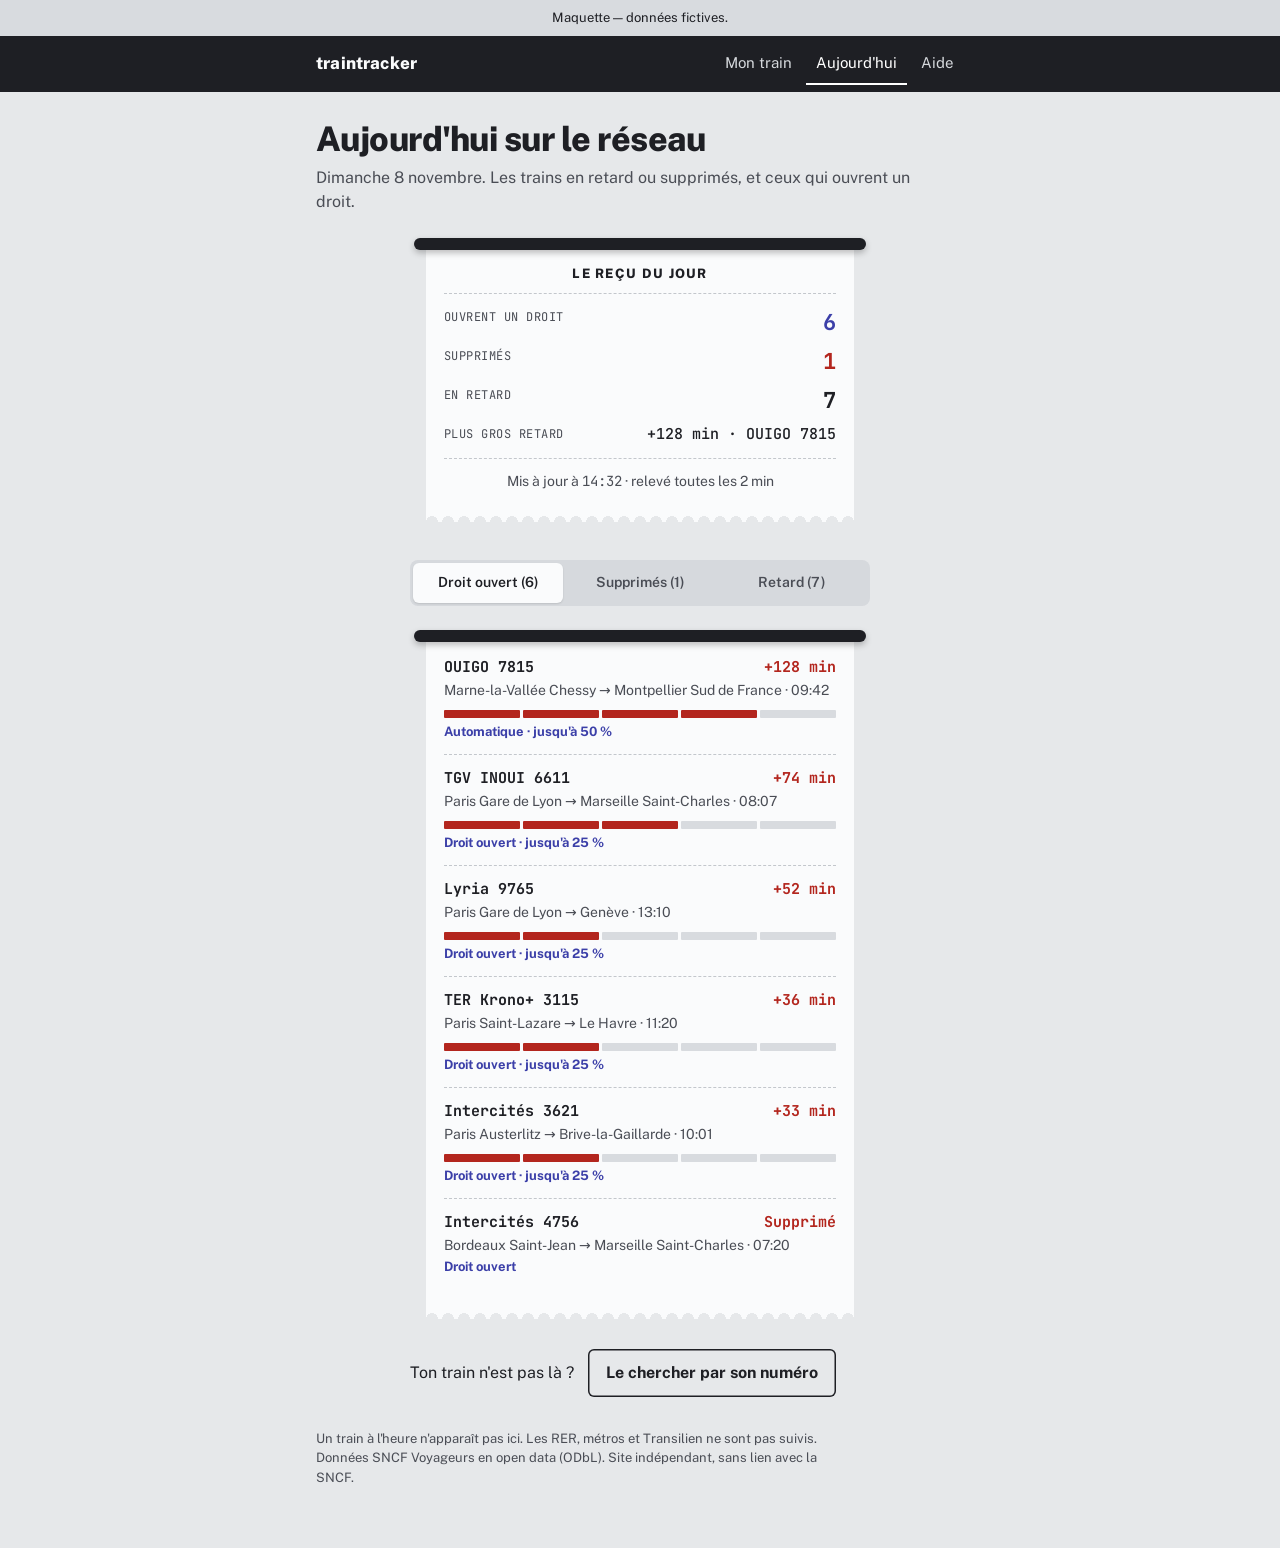
==== docs/maquettes/aujourdhui.html @ 9015757a "feat(maquette): refonte « Le reçu » (recherche + page Aujourd'hui) - Verdict imprimé comme un reçu s" ====
<!doctype html>
<html lang="fr">
<head>
<meta charset="utf-8">
<meta name="viewport" content="width=device-width, initial-scale=1">
<title>Aujourd'hui sur le réseau — maquette</title>
<link rel="preconnect" href="https://fonts.googleapis.com">
<link rel="preconnect" href="https://fonts.gstatic.com" crossorigin>
<link href="https://fonts.googleapis.com/css2?family=Public+Sans:wght@400;600;700;800&family=JetBrains+Mono:wght@500;700&display=swap" rel="stylesheet">
<link rel="stylesheet" href="style.css">
<style>
  .bilan .lignes { font-size: 15px; gap: 6px; }
  .bilan .lignes dd b { font-size: 22px; }
  .bilan .droit dd { color: var(--droit); }
  .bilan .alerte dd { color: var(--alerte); }
  .onglets { margin: 28px auto 0; max-width: 460px; }
  .vide { padding: 8px 0; margin: 0; }
  .recu.pile-recu { padding-top: 8px; }
  .absent { max-width: 460px; margin: 20px auto 0; display: flex; flex-wrap: wrap; align-items: center; gap: 8px 14px; }
</style>
</head>
<body>
<div class="badge-maquette">Maquette — données fictives.</div>
<header class="top"><div class="in">
  <a class="marque" href="site.html">traintracker</a>
  <nav aria-label="Principale"><a href="site.html">Mon train</a><a href="aujourdhui.html" aria-current="page">Aujourd'hui</a><a href="site.html#aide">Aide</a></nav>
</div></header>

<main class="page">
  <h1>Aujourd'hui sur le réseau</h1>
  <p class="chapo">Dimanche 8 novembre. Les trains en retard ou supprimés, et ceux qui ouvrent un droit.</p>

  <div class="fente" aria-hidden="true"></div>
  <div class="recu-zone"><article class="recu sort bilan" aria-labelledby="bilan-titre">
    <h2 class="recu-titre" id="bilan-titre">Le reçu du jour</h2>
    <hr class="pointille">
    <dl class="lignes" id="bilan"></dl>
    <hr class="pointille">
    <p class="aide-champ" style="text-align:center">Mis à jour à <span class="num">14:32</span> · relevé toutes les 2 min</p>
  </article></div>

  <div class="seg plein onglets" role="tablist" aria-label="Filtrer les trains" id="onglets"></div>
  <div role="tabpanel" id="panneau">
    <div class="fente" aria-hidden="true"></div>
    <div class="recu-zone"><div class="recu pile-recu"><ul class="pile" id="liste"></ul></div></div>
  </div>

  <div class="absent"><span>Ton train n'est pas là ?</span><a class="btn btn-2" href="site.html">Le chercher par son numéro</a></div>
  <p class="pied">Un train à l'heure n'apparaît pas ici. Les RER, métros et Transilien ne sont pas suivis.
    Données SNCF Voyageurs en open data (ODbL). Site indépendant, sans lien avec la SNCF.</p>
</main>

<script src="donnees.js"></script>
<script>
"use strict";
const $ = (id) => document.getElementById(id);
const jour = TRAINS.filter((t) => t.date === AUJOURDHUI);
const ouvre = (t) => droit(t, retardMax(t)).ton !== "none";
const FILTRES = [
  { id: "droit", label: "Droit ouvert", f: ouvre, vide: "Aucun train n'ouvre de droit pour l'instant aujourd'hui." },
  { id: "suppr", label: "Supprimés", f: (t) => t.supprime, vide: "Aucun train supprimé pour l'instant aujourd'hui." },
  { id: "retard", label: "Retard", f: (t) => !t.supprime, vide: "Aucun train en retard pour l'instant." },
];
let actif = new URLSearchParams(location.search).get("filtre") || "droit";

const pire = jour.filter((t) => !t.supprime).sort((a, b) => retardMax(b) - retardMax(a))[0];
$("bilan").innerHTML = `
  <div class="droit"><dt>Ouvrent un droit</dt><dd><b>${jour.filter(ouvre).length}</b></dd></div>
  <div class="alerte"><dt>Supprimés</dt><dd><b>${jour.filter((t) => t.supprime).length}</b></dd></div>
  <div><dt>En retard</dt><dd><b>${jour.filter((t) => !t.supprime).length}</b></dd></div>
  ${pire ? `<div><dt>Plus gros retard</dt><dd>+${retardMax(pire)} min · ${esc(pire.prod)} ${esc(pire.num)}</dd></div>` : ""}`;

function rendre() {
  const tabs = $("onglets"); tabs.replaceChildren();
  FILTRES.forEach((F) => {
    const b = document.createElement("button");
    b.type = "button"; b.setAttribute("role", "tab"); b.id = "tab-" + F.id;
    b.setAttribute("aria-selected", F.id === actif); b.setAttribute("aria-controls", "panneau");
    b.tabIndex = F.id === actif ? 0 : -1;
    b.textContent = `${F.label} (${jour.filter(F.f).length})`;
    b.addEventListener("click", () => { actif = F.id; history.replaceState(null, "", "?filtre=" + actif); rendre(); });
    b.addEventListener("keydown", (e) => {
      const i = FILTRES.findIndex((x) => x.id === actif);
      if (e.key === "ArrowRight" || e.key === "ArrowLeft") {
        actif = FILTRES[(i + (e.key === "ArrowRight" ? 1 : FILTRES.length - 1)) % FILTRES.length].id;
        rendre(); $("tab-" + actif).focus();
      }
    });
    tabs.appendChild(b);
  });
  $("panneau").setAttribute("aria-labelledby", "tab-" + actif);
  const F = FILTRES.find((x) => x.id === actif);
  const l = jour.filter(F.f).sort((a, b) => (b.supprime - a.supprime) || retardMax(b) - retardMax(a));
  const ul = $("liste"); ul.replaceChildren();
  if (!l.length) { ul.innerHTML = `<li class="vide">${F.vide}</li>`; return; }
  l.forEach((t) => {
    const r = retardMax(t), d = droit(t, r);
    const etat = d.ton === "none" ? `<span class="etat">Pas de droit · ${esc(d.regle)}</span>`
      : `<span class="etat droit">${d.ton === "auto" ? "Automatique" : "Droit ouvert"}${d.pct ? " · jusqu'à " + d.pct + " %" : ""}</span>`;
    const n = indexPalier(r);
    const li = document.createElement("li");
    li.innerHTML = `<a class="bande" href="site.html?train=${t.num}&date=${t.date}">
      <span class="l1"><span class="bt">${esc(t.prod)} ${esc(t.num)}</span>
        <span class="${t.supprime || r >= 30 ? "r alerte" : "r attente"}">${t.supprime ? "Supprimé" : "+" + r + " min"}</span></span>
      <span class="l2">${esc(route(t))} · ${esc(t.h)}</span>
      ${t.supprime ? "" : `<span class="paliers ${r >= 30 ? "alerte" : ""}" aria-hidden="true">${[0, 1, 2, 3, 4].map((k) => `<i class="${k <= n ? "on" : ""}"></i>`).join("")}</span>`}
      ${etat}</a>`;
    ul.appendChild(li);
  });
}
rendre();
</script>
</body>
</html>
---- docs/maquettes/style.css ----
/* Maquette — monde « Le reçu ». Partagé par site.html et aujourdhui.html. */
:root {
  --ground: #E6E8EA;      /* gris papier froid */
  --paper: #FAFBFC;       /* papier thermique */
  --ink: #1E1F24;
  --ink-2: #4A4D55;       /* texte secondaire, 7.6:1 sur --paper */
  --rule: #C3C7CC;
  --line: #D8DBDF;
  --droit: #3B3FA8;       /* bleu thermique : réservé au droit ouvert */
  --alerte: #B3261E;      /* supprimé, retard ≥ 30 min */
  --attente: #8A5300;     /* retard < 30 min */
  --sans: "Public Sans", system-ui, sans-serif;
  --mono: "JetBrains Mono", ui-monospace, monospace;
  --r: 6px;
}
* { box-sizing: border-box; }
html { background: var(--ground); color: var(--ink); font-family: var(--sans); line-height: 1.5;
       -webkit-text-size-adjust: 100%; caret-color: var(--ink); scrollbar-color: var(--ink-2) var(--ground); }
body { margin: 0; }
::selection { background: var(--ink); color: var(--paper); }
:focus-visible { outline: 3px solid var(--ink); outline-offset: 2px; border-radius: 4px; }
a { color: inherit; text-underline-offset: 3px; text-decoration-thickness: 1px; }
button { font: inherit; color: inherit; cursor: pointer; }
input { font: inherit; color: var(--ink); min-width: 0; }
[hidden] { display: none !important; }
.num, .mono { font-family: var(--mono); font-variant-numeric: tabular-nums; }
.ico { width: 1em; height: 1em; vertical-align: -0.12em; flex: none; }

/* En-tête encre */
.top { background: var(--ink); color: var(--paper); }
.top .in { max-width: 680px; margin: 0 auto; padding: 0 16px; min-height: 56px; display: flex; align-items: center; justify-content: space-between; gap: 12px; }
.marque { font-weight: 800; font-size: 17px; text-decoration: none; letter-spacing: .01em; }
.top nav { display: flex; gap: 4px; }
.top nav a { text-decoration: none; font-size: 15px; padding: 10px 10px; border-radius: 4px; color: #D5D8DC; }
.top nav a[aria-current="page"] { color: #fff; box-shadow: inset 0 -2px 0 #fff; border-radius: 0; }
.top nav a:hover { color: #fff; }
.top :focus-visible { outline-color: #fff; }

.page { max-width: 680px; margin: 0 auto; padding: 0 16px 48px; }
h1 { font-size: clamp(26px, 6.4vw, 34px); line-height: 1.12; letter-spacing: -0.015em; margin: 28px 0 8px; font-weight: 800; text-wrap: balance; }
h2 { font-size: 20px; line-height: 1.2; margin: 0; font-weight: 800; }
.chapo { margin: 0 0 20px; color: var(--ink-2); font-size: 16px; max-width: 60ch; }

/* Contrôles standard */
.btn { display: inline-flex; align-items: center; justify-content: center; gap: 8px; min-height: 48px; padding: 0 18px;
       border: 0; border-radius: var(--r); background: var(--ink); color: var(--paper); font-weight: 700; font-size: 16px; text-decoration: none; }
.btn:hover { background: #000; }
.btn-2 { background: transparent; color: var(--ink); box-shadow: inset 0 0 0 1.5px var(--ink); }
.btn-2:hover { background: rgba(30,31,36,.06); }
.lien { background: none; border: 0; padding: 10px 0; min-height: 44px; font-weight: 700; font-size: 15px; text-decoration: underline; text-underline-offset: 3px; }
.seg { display: inline-flex; padding: 3px; background: #D6D9DD; border-radius: 8px; gap: 2px; flex-wrap: wrap; }
.seg button { border: 0; background: none; min-height: 40px; padding: 0 14px; border-radius: 6px; font-size: 15px; font-weight: 600; color: var(--ink-2); }
.seg button[aria-pressed="true"], .seg button[aria-selected="true"] { background: var(--paper); color: var(--ink); box-shadow: 0 1px 2px rgba(0,0,0,.12); }
.champ { display: flex; flex-direction: column; gap: 6px; font-weight: 700; font-size: 15px; }
.champ input { height: 48px; padding: 0 12px; border: 1.5px solid #9A9EA4; border-radius: var(--r); background: var(--paper); font-weight: 400; }
.champ input:focus { border-color: var(--ink); }
.aide-champ { font-size: 14px; color: var(--ink-2); margin: 0; }

/* La fente et le reçu (signature) */
.fente { height: 12px; border-radius: 6px; background: var(--ink); margin: 24px auto 0; max-width: 452px; position: relative; z-index: 2;
         box-shadow: 0 3px 6px rgba(0,0,0,.25); }
.recu-zone { overflow: hidden; margin: -6px auto 0; padding: 0 16px 10px; max-width: 460px; }
.recu { background: var(--paper); padding: 22px 18px 30px; position: relative;
        box-shadow: 0 2px 8px rgba(30,31,36,.10);
        -webkit-mask: radial-gradient(circle 6px at 50% 100%, transparent 97%, #000) bottom / 16px 100% repeat-x;
        mask: radial-gradient(circle 6px at 50% 100%, transparent 97%, #000) bottom / 16px 100% repeat-x; }
.recu.sort { animation: sortie .7s cubic-bezier(.16, 1, .3, 1) both; }
@keyframes sortie { from { transform: translateY(-100%); } to { transform: none; } }
@media (prefers-reduced-motion: reduce) { .recu.sort { animation: none; } }
.recu-titre { font-weight: 800; font-size: 13px; letter-spacing: .1em; text-transform: uppercase; text-align: center; margin: 0; }
.pointille { border: 0; border-top: 1.5px dashed var(--rule); margin: 12px 0; }
.lignes { display: grid; gap: 4px; margin: 0; font-family: var(--mono); font-size: 14px; }
.lignes div { display: flex; justify-content: space-between; gap: 12px; }
.lignes dt { color: var(--ink-2); text-transform: uppercase; font-size: 12px; letter-spacing: .04em; padding-top: 2px; }
.lignes dd { margin: 0; text-align: right; font-weight: 500; }

/* Paliers fixes du retard : <30, 30, 60, 120, 180 */
.paliers { display: grid; grid-template-columns: repeat(5, 1fr); gap: 3px; margin: 8px 0 2px; }
.paliers i { height: 8px; background: var(--line); border-radius: 1px; }
.paliers i.on { background: var(--ink); }
.paliers.alerte i.on { background: var(--alerte); }
.paliers-legende { display: grid; grid-template-columns: repeat(5, 1fr); font-family: var(--mono); font-size: 11px; color: var(--ink-2); }

.verdict-titre { font-family: var(--sans); font-weight: 800; font-size: clamp(28px, 8vw, 36px); line-height: 1.08; letter-spacing: -0.02em; margin: 8px 0 6px; }
.droit-ok .verdict-titre { color: var(--droit); }
.verdict-texte { margin: 0 0 6px; font-size: 16px; }
.exemple { margin: 0 0 12px; font-size: 14px; color: var(--ink-2); }
.cta { width: 100%; margin-top: 6px; min-height: 48px; height: auto; padding: 12px 18px; text-align: center; line-height: 1.3; }
.nw { white-space: nowrap; }
.sortie-note { font-size: 13px; color: var(--ink-2); margin: 8px 0 0; text-align: center; }
.suite { margin: 0; font-size: 15px; }
.suite h3 { margin: 0 0 6px; font-size: 15px; }
.suite ul { margin: 0; padding: 0; list-style: none; display: grid; gap: 12px; }
.suite li p { margin: 0 0 6px; }
.suite .btn { min-height: 44px; font-size: 15px; }

/* Listes de trains (lignes cliquables) */
.liste { display: grid; gap: 8px; margin: 0; padding: 0; list-style: none; }
.ligne { display: grid; grid-template-columns: 1fr auto; gap: 2px 12px; align-items: center; width: 100%; text-align: left;
         min-height: 60px; padding: 10px 14px; border: 0; border-radius: var(--r); background: var(--paper); text-decoration: none;
         box-shadow: 0 1px 2px rgba(30,31,36,.08); }
.ligne:hover { box-shadow: 0 0 0 1.5px var(--ink); }
.ligne .t { font-weight: 700; }
.ligne .s { grid-column: 1; font-size: 14px; color: var(--ink-2); }
.ligne .r { grid-row: 1 / span 2; grid-column: 2; text-align: right; font-family: var(--mono); font-weight: 700; font-size: 17px; }
.r.alerte { color: var(--alerte); } .r.attente { color: var(--attente); }
.ligne .etat { font-family: var(--sans); font-size: 12px; font-weight: 700; display: block; }
.etat.droit { color: var(--droit); }

details.aide { background: var(--paper); border-radius: var(--r); padding: 4px 16px; margin-top: 12px; }
details.aide summary { min-height: 48px; display: flex; align-items: center; font-weight: 700; cursor: pointer; }
details.aide ul { margin: 0 0 14px; padding-left: 20px; display: grid; gap: 6px; max-width: 65ch; }
.pied { margin-top: 32px; font-size: 13px; color: var(--ink-2); max-width: 65ch; }
.badge-maquette { background: var(--line); color: var(--ink); font-size: 13px; padding: 8px 16px; text-align: center; }
[tabindex="-1"]:focus { outline: none; }
.seg.plein { display: grid; grid-template-columns: repeat(3, minmax(0, 1fr)); width: 100%; }
.seg.plein button { padding: 0 6px; font-size: 14px; }

/* Pile de reçus (page Aujourd'hui) */
.pile { list-style: none; margin: 0; padding: 0; }
.pile li + li { border-top: 1.5px dashed var(--rule); }
.bande { display: block; padding: 12px 0; text-decoration: none; }
.bande:hover .bt { text-decoration: underline; }
.bande .l1 { display: flex; justify-content: space-between; gap: 12px; font-family: var(--mono); font-weight: 700; font-size: 15px; }
.bande .l2 { font-size: 14px; color: var(--ink-2); margin-top: 2px; }
.bande .paliers { display: grid; margin: 8px 0 4px; }
.bande .etat { font-size: 13px; font-weight: 700; display: block; }
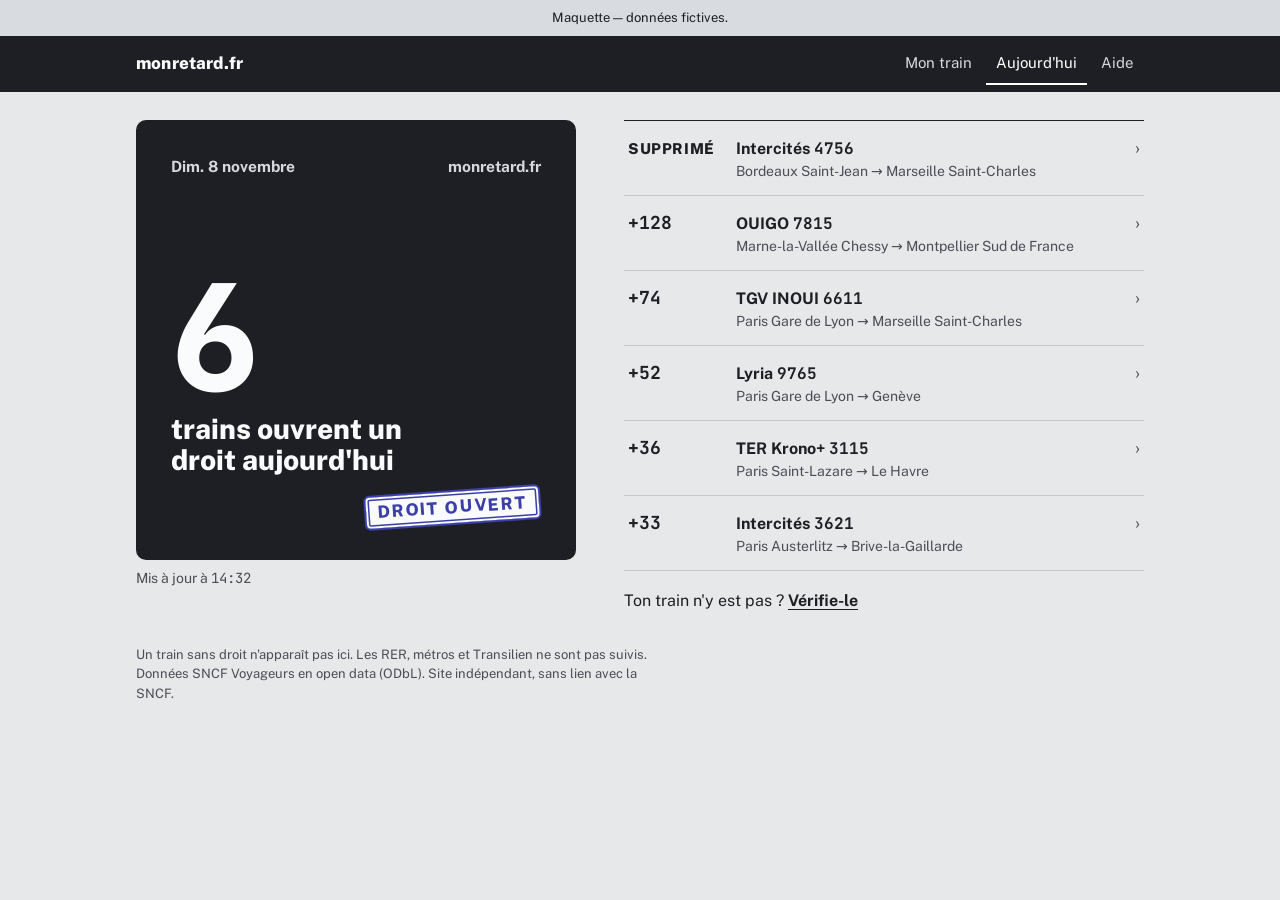
==== commit 9a07505e: "feat(maquette): site local à rechargement auto ; page Aujourd'hui simplifiée - serveur.py : 127.0.0." ====
--- a/docs/maquettes/aujourdhui.html
+++ b/docs/maquettes/aujourdhui.html
@@ -6,47 +6,60 @@
 <title>Aujourd'hui sur le réseau — maquette</title>
 <link rel="preconnect" href="https://fonts.googleapis.com">
 <link rel="preconnect" href="https://fonts.gstatic.com" crossorigin>
-<link href="https://fonts.googleapis.com/css2?family=Public+Sans:wght@400;600;700;800&family=JetBrains+Mono:wght@500;700&display=swap" rel="stylesheet">
+<link href="https://fonts.googleapis.com/css2?family=Public+Sans:wght@400;600;700;800&family=JetBrains+Mono:wght@500;700;800&display=swap" rel="stylesheet">
 <link rel="stylesheet" href="style.css">
 <style>
-  .bilan .lignes { font-size: 15px; gap: 6px; }
-  .bilan .lignes dd b { font-size: 22px; }
-  .bilan .droit dd { color: var(--droit); }
-  .bilan .alerte dd { color: var(--alerte); }
-  .onglets { margin: 28px auto 0; max-width: 460px; }
-  .vide { padding: 8px 0; margin: 0; }
-  .recu.pile-recu { padding-top: 8px; }
-  .absent { max-width: 460px; margin: 20px auto 0; display: flex; flex-wrap: wrap; align-items: center; gap: 8px 14px; }
+  /* Carte du jour : le même visuel que le post X / Instagram. */
+  .visuel { aspect-ratio: 1; background: var(--ink); color: var(--paper); border-radius: 10px; padding: 8%; margin: 20px 0 0;
+            display: grid; grid-template-rows: auto 1fr auto; container-type: inline-size; }
+  .visuel .haut { display: flex; justify-content: space-between; font-size: 4.2cqw; font-weight: 700; color: #D5D8DC; }
+  .visuel .gros { align-self: end; }
+  .visuel .gros b { display: block; font-family: var(--mono); font-weight: 800; font-size: 40cqw; line-height: .82; letter-spacing: -.04em; }
+  .visuel .gros span { display: block; font-size: 7.6cqw; font-weight: 800; line-height: 1.12; margin-top: 4cqw; max-width: 14ch; }
+  .visuel.zero .gros span { max-width: 16ch; }
+  .visuel .tampon-zone { margin: 4cqw 0 0; }
+  .visuel .tampon-encre { background: var(--paper); font-size: 4.6cqw; padding: 1.6cqw 3.2cqw; }
+  .maj { font-size: 14px; color: var(--ink-2); margin: 8px 0 20px; }
+  /* Le relevé : un train par ligne. */
+  .releve { list-style: none; margin: 0; padding: 0; border-top: 1.5px solid var(--ink); }
+  .releve a { display: grid; grid-template-columns: 96px 1fr auto; align-items: baseline; gap: 0 12px; padding: 13px 4px;
+              border-bottom: 1px solid var(--rule); text-decoration: none; color: inherit; }
+  .releve a:hover { background: var(--paper); }
+  .releve .r { font-family: var(--mono); font-weight: 700; font-size: 18px; }
+  .releve .r.sup { font-family: var(--sans); font-size: 15px; font-weight: 800; text-transform: uppercase; letter-spacing: .04em; }
+  .releve .t { font-weight: 700; }
+  .releve .s { display: block; font-size: 14px; color: var(--ink-2); font-weight: 400; }
+  .releve .f { color: var(--ink-2); font-size: 18px; }
+  .autre { margin: 18px 0 0; }
+  .autre a { font-weight: 700; color: var(--ink); text-underline-offset: 3px; }
+  @media (min-width: 960px) {
+    .top .in, .page { max-width: 1040px; }
+    .cols { display: grid; grid-template-columns: 440px 1fr; gap: 48px; align-items: start; }
+    .visuel { margin-top: 28px; }
+    .droite { padding-top: 28px; }
+  }
 </style>
 </head>
 <body>
 <div class="badge-maquette">Maquette — données fictives.</div>
 <header class="top"><div class="in">
-  <a class="marque" href="site.html">traintracker</a>
+  <a class="marque" href="site.html">monretard.fr</a>
   <nav aria-label="Principale"><a href="site.html">Mon train</a><a href="aujourdhui.html" aria-current="page">Aujourd'hui</a><a href="site.html#aide">Aide</a></nav>
 </div></header>
 
 <main class="page">
-  <h1>Aujourd'hui sur le réseau</h1>
-  <p class="chapo">Dimanche 8 novembre. Les trains en retard ou supprimés, et ceux qui ouvrent un droit.</p>
-
-  <div class="fente" aria-hidden="true"></div>
-  <div class="recu-zone"><article class="recu sort bilan" aria-labelledby="bilan-titre">
-    <h2 class="recu-titre" id="bilan-titre">Le reçu du jour</h2>
-    <hr class="pointille">
-    <dl class="lignes" id="bilan"></dl>
-    <hr class="pointille">
-    <p class="aide-champ" style="text-align:center">Mis à jour à <span class="num">14:32</span> · relevé toutes les 2 min</p>
-  </article></div>
-
-  <div class="seg plein onglets" role="tablist" aria-label="Filtrer les trains" id="onglets"></div>
-  <div role="tabpanel" id="panneau">
-    <div class="fente" aria-hidden="true"></div>
-    <div class="recu-zone"><div class="recu pile-recu"><ul class="pile" id="liste"></ul></div></div>
+  <div class="cols">
+    <div>
+      <div class="visuel" id="visuel" role="img"></div>
+      <p class="maj">Mis à jour à <span class="num">14:32</span></p>
+    </div>
+    <div class="droite">
+      <h1 class="sr">Les trains qui ouvrent un droit aujourd'hui</h1>
+      <ul class="releve" id="releve"></ul>
+      <p class="autre">Ton train n'y est pas&nbsp;? <a href="site.html">Vérifie-le</a></p>
+    </div>
   </div>
-
-  <div class="absent"><span>Ton train n'est pas là ?</span><a class="btn btn-2" href="site.html">Le chercher par son numéro</a></div>
-  <p class="pied">Un train à l'heure n'apparaît pas ici. Les RER, métros et Transilien ne sont pas suivis.
+  <p class="pied">Un train sans droit n'apparaît pas ici. Les RER, métros et Transilien ne sont pas suivis.
     Données SNCF Voyageurs en open data (ODbL). Site indépendant, sans lien avec la SNCF.</p>
 </main>
 
@@ -54,61 +67,41 @@
 <script>
 "use strict";
 const $ = (id) => document.getElementById(id);
-const jour = TRAINS.filter((t) => t.date === AUJOURDHUI);
-const ouvre = (t) => droit(t, retardMax(t)).ton !== "none";
-const FILTRES = [
-  { id: "droit", label: "Droit ouvert", f: ouvre, vide: "Aucun train n'ouvre de droit pour l'instant aujourd'hui." },
-  { id: "suppr", label: "Supprimés", f: (t) => t.supprime, vide: "Aucun train supprimé pour l'instant aujourd'hui." },
-  { id: "retard", label: "Retard", f: (t) => !t.supprime, vide: "Aucun train en retard pour l'instant." },
-];
-let actif = new URLSearchParams(location.search).get("filtre") || "droit";
+const JOURS = ["Dim.", "Lun.", "Mar.", "Mer.", "Jeu.", "Ven.", "Sam."];
+const MOIS = ["janvier", "février", "mars", "avril", "mai", "juin", "juillet", "août", "septembre", "octobre", "novembre", "décembre"];
+const d0 = new Date(AUJOURDHUI + "T12:00:00");
+const dateCourte = `${JOURS[d0.getDay()]} ${d0.getDate()} ${MOIS[d0.getMonth()]}`;
 
-const pire = jour.filter((t) => !t.supprime).sort((a, b) => retardMax(b) - retardMax(a))[0];
-$("bilan").innerHTML = `
-  <div class="droit"><dt>Ouvrent un droit</dt><dd><b>${jour.filter(ouvre).length}</b></dd></div>
-  <div class="alerte"><dt>Supprimés</dt><dd><b>${jour.filter((t) => t.supprime).length}</b></dd></div>
-  <div><dt>En retard</dt><dd><b>${jour.filter((t) => !t.supprime).length}</b></dd></div>
-  ${pire ? `<div><dt>Plus gros retard</dt><dd>+${retardMax(pire)} min · ${esc(pire.prod)} ${esc(pire.num)}</dd></div>` : ""}`;
+// Seuls les trains qui ouvrent un droit ; supprimés d'abord, puis du plus gros retard au plus petit.
+const liste = TRAINS
+  .filter((t) => t.date === AUJOURDHUI && droit(t, retardMax(t)).ton !== "none")
+  .sort((a, b) => (!!b.supprime - !!a.supprime) || retardMax(b) - retardMax(a));
+const n = liste.length;
 
-function rendre() {
-  const tabs = $("onglets"); tabs.replaceChildren();
-  FILTRES.forEach((F) => {
-    const b = document.createElement("button");
-    b.type = "button"; b.setAttribute("role", "tab"); b.id = "tab-" + F.id;
-    b.setAttribute("aria-selected", F.id === actif); b.setAttribute("aria-controls", "panneau");
-    b.tabIndex = F.id === actif ? 0 : -1;
-    b.textContent = `${F.label} (${jour.filter(F.f).length})`;
-    b.addEventListener("click", () => { actif = F.id; history.replaceState(null, "", "?filtre=" + actif); rendre(); });
-    b.addEventListener("keydown", (e) => {
-      const i = FILTRES.findIndex((x) => x.id === actif);
-      if (e.key === "ArrowRight" || e.key === "ArrowLeft") {
-        actif = FILTRES[(i + (e.key === "ArrowRight" ? 1 : FILTRES.length - 1)) % FILTRES.length].id;
-        rendre(); $("tab-" + actif).focus();
-      }
-    });
-    tabs.appendChild(b);
-  });
-  $("panneau").setAttribute("aria-labelledby", "tab-" + actif);
-  const F = FILTRES.find((x) => x.id === actif);
-  const l = jour.filter(F.f).sort((a, b) => (b.supprime - a.supprime) || retardMax(b) - retardMax(a));
-  const ul = $("liste"); ul.replaceChildren();
-  if (!l.length) { ul.innerHTML = `<li class="vide">${F.vide}</li>`; return; }
-  l.forEach((t) => {
-    const r = retardMax(t), d = droit(t, r);
-    const etat = d.ton === "none" ? `<span class="etat">Pas de droit · ${esc(d.regle)}</span>`
-      : `<span class="etat droit">${d.ton === "auto" ? "Automatique" : "Droit ouvert"}${d.pct ? " · jusqu'à " + d.pct + " %" : ""}</span>`;
-    const n = indexPalier(r);
-    const li = document.createElement("li");
-    li.innerHTML = `<a class="bande" href="site.html?train=${t.num}&date=${t.date}">
-      <span class="l1"><span class="bt">${esc(t.prod)} ${esc(t.num)}</span>
-        <span class="${t.supprime || r >= 30 ? "r alerte" : "r attente"}">${t.supprime ? "Supprimé" : "+" + r + " min"}</span></span>
-      <span class="l2">${esc(route(t))} · ${esc(t.h)}</span>
-      ${t.supprime ? "" : `<span class="paliers ${r >= 30 ? "alerte" : ""}" aria-hidden="true">${[0, 1, 2, 3, 4].map((k) => `<i class="${k <= n ? "on" : ""}"></i>`).join("")}</span>`}
-      ${etat}</a>`;
-    ul.appendChild(li);
-  });
+const v = $("visuel");
+if (n) {
+  const phrase = n === 1 ? "train ouvre un droit aujourd'hui" : "trains ouvrent un droit aujourd'hui";
+  v.setAttribute("aria-label", `${dateCourte} : ${n} ${phrase}`);
+  v.innerHTML = `<div class="haut"><span>${dateCourte}</span><span>monretard.fr</span></div>
+    <div class="gros"><b>${n}</b><span>${phrase}</span></div>
+    <div class="tampon-zone"><span class="tampon-encre">Droit ouvert</span></div>`;
+} else {
+  // Pas de droit, pas de couleur : pas de tampon.
+  v.classList.add("zero");
+  v.setAttribute("aria-label", `${dateCourte} : aucun train ne t'ouvre de droit aujourd'hui`);
+  v.innerHTML = `<div class="haut"><span>${dateCourte}</span><span>monretard.fr</span></div>
+    <div class="gros"><b>0</b><span>Aucun train ne t'ouvre de droit aujourd'hui</span></div><div></div>`;
 }
-rendre();
+
+const ul = $("releve");
+liste.forEach((t) => {
+  const li = document.createElement("li");
+  li.innerHTML = `<a href="site.html?train=${encodeURIComponent(t.num)}&date=${t.date}">
+    ${t.supprime ? `<span class="r sup">Supprimé</span>` : `<span class="r"><span class="sr">Retard : </span>+${retardMax(t)}<span class="sr"> min</span></span>`}
+    <span class="t">${esc(t.prod)} <span class="num">${esc(t.num)}</span><span class="s">${esc(route(t))}</span></span>
+    <span class="f" aria-hidden="true">›</span></a>`;
+  ul.appendChild(li);
+});
 </script>
 </body>
 </html>
--- a/docs/maquettes/style.css
+++ b/docs/maquettes/style.css
@@ -125,3 +125,14 @@
 .bande .l2 { font-size: 14px; color: var(--ink-2); margin-top: 2px; }
 .bande .paliers { display: grid; margin: 8px 0 4px; }
 .bande .etat { font-size: 13px; font-weight: 700; display: block; }
+.sr { position: absolute; width: 1px; height: 1px; padding: 0; margin: -1px; overflow: hidden; clip: rect(0 0 0 0); white-space: nowrap; border: 0; }
+
+/* Tampon encré : la seule couleur posée sur le reçu, uniquement quand un droit est ouvert */
+.tampon-zone { display: flex; justify-content: flex-end; margin: -2px 0 0; position: relative; z-index: 1; pointer-events: none; }
+.tampon-encre { display: inline-block; color: var(--droit); border: 2.5px solid currentColor; border-radius: 6px; padding: 6px 12px;
+                font-weight: 800; font-size: 15px; letter-spacing: .1em; text-transform: uppercase; line-height: 1.1;
+                background: rgba(59, 63, 168, .06); box-shadow: inset 0 0 0 2px var(--paper), inset 0 0 0 3.5px currentColor;
+                transform: rotate(-4deg); }
+.recu.sort .tampon-encre { animation: tampon .3s cubic-bezier(.2, .9, .3, 1.2) .55s both; }
+@keyframes tampon { from { opacity: 0; transform: rotate(-4deg) scale(1.6); } to { opacity: 1; transform: rotate(-4deg) scale(1); } }
+@media (prefers-reduced-motion: reduce) { .recu.sort .tampon-encre { animation: none; } }
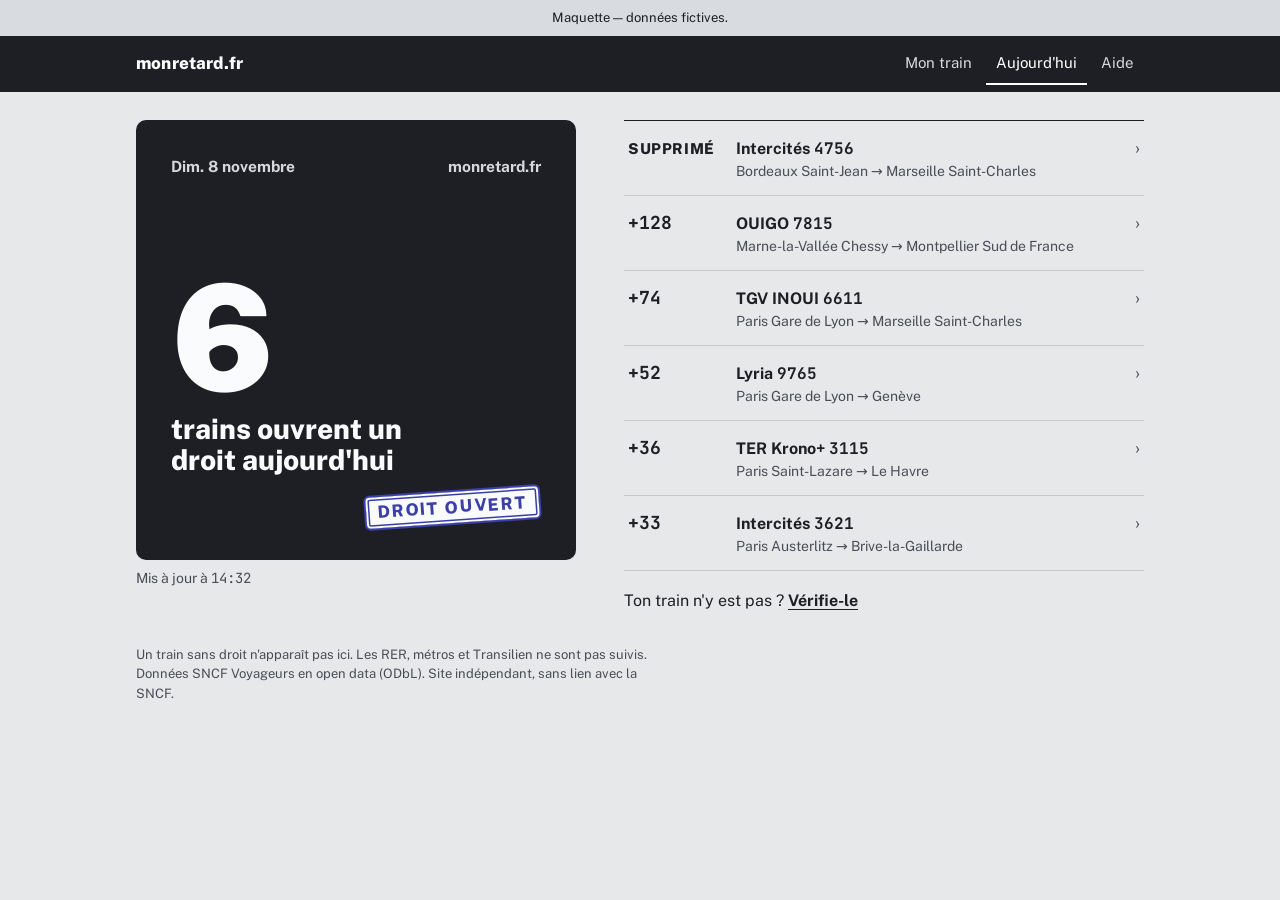
==== commit 7a891b82: "feat(maquette): page interne Publications — post du soir (carrousel Instagram 4:5, image X, textes) " ====
--- a/docs/maquettes/aujourdhui.html
+++ b/docs/maquettes/aujourdhui.html
@@ -6,7 +6,7 @@
 <title>Aujourd'hui sur le réseau — maquette</title>
 <link rel="preconnect" href="https://fonts.googleapis.com">
 <link rel="preconnect" href="https://fonts.gstatic.com" crossorigin>
-<link href="https://fonts.googleapis.com/css2?family=Public+Sans:wght@400;600;700;800&family=JetBrains+Mono:wght@500;700;800&display=swap" rel="stylesheet">
+<link href="https://fonts.googleapis.com/css2?family=Public+Sans:wght@400;600;700;800;900&family=JetBrains+Mono:wght@500;700;800&display=swap" rel="stylesheet">
 <link rel="stylesheet" href="style.css">
 <style>
   /* Carte du jour : le même visuel que le post X / Instagram. */
@@ -14,7 +14,7 @@
             display: grid; grid-template-rows: auto 1fr auto; container-type: inline-size; }
   .visuel .haut { display: flex; justify-content: space-between; font-size: 4.2cqw; font-weight: 700; color: #D5D8DC; }
   .visuel .gros { align-self: end; }
-  .visuel .gros b { display: block; font-family: var(--mono); font-weight: 800; font-size: 40cqw; line-height: .82; letter-spacing: -.04em; }
+  .visuel .gros b { display: block; font-family: var(--sans); font-variant-numeric: tabular-nums; font-weight: 900; font-size: 40cqw; line-height: .82; letter-spacing: -.04em; }
   .visuel .gros span { display: block; font-size: 7.6cqw; font-weight: 800; line-height: 1.12; margin-top: 4cqw; max-width: 14ch; }
   .visuel.zero .gros span { max-width: 16ch; }
   .visuel .tampon-zone { margin: 4cqw 0 0; }
